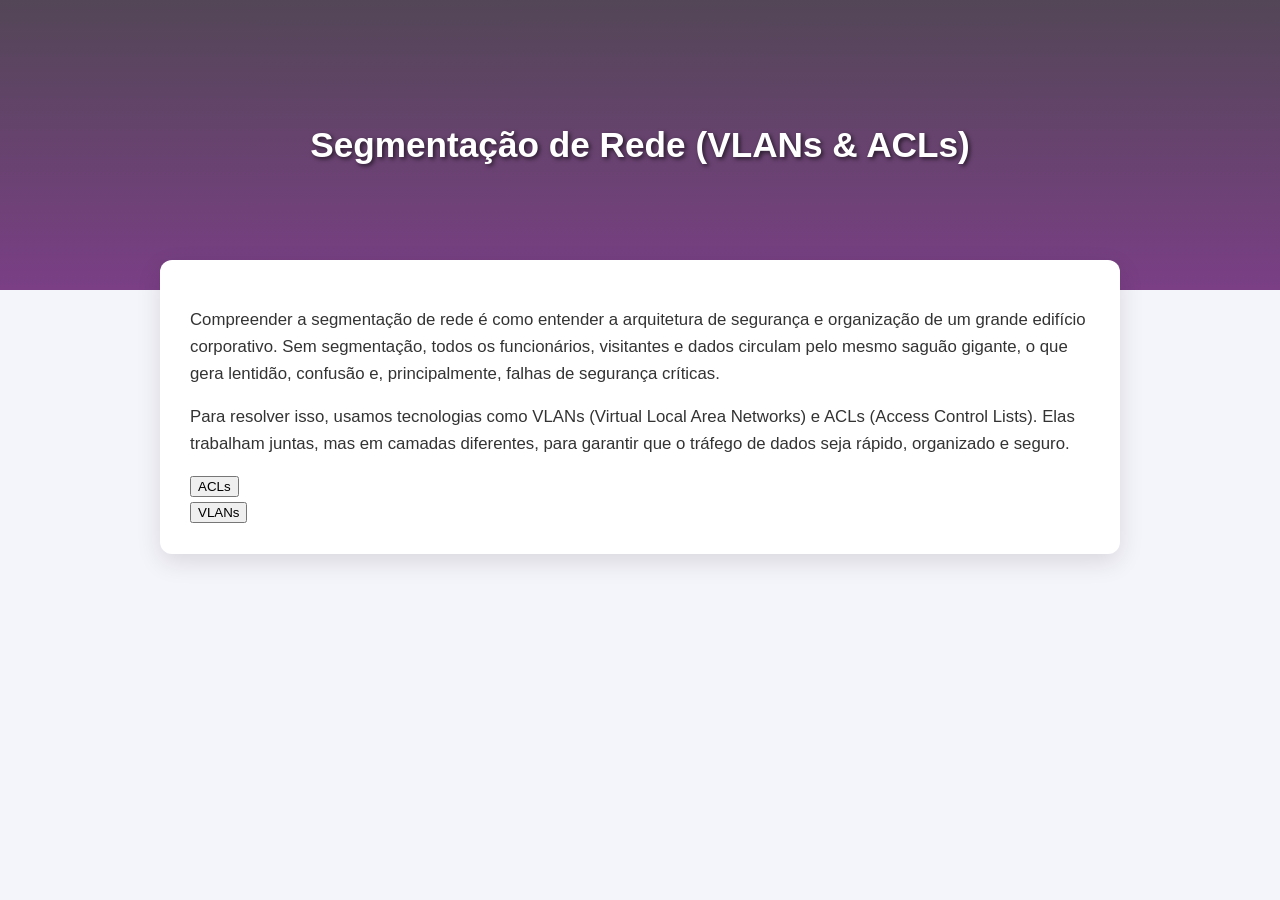
==== acls/acls.html @ 02be422d "mudança" ====
<!DOCTYPE html>
<html lang="pt-br">

<head>
    <meta charset="UTF-8">
    <meta name="viewport" content="width=device-width, initial-scale=1.0">
    <title>Segmentação de Rede</title>
    <link rel="stylesheet" href="style.css">
</head>

<body>
    <header>
        <h1>Segmentação de Rede (VLANs & ACLs)</h1>
    </header>
    <main>
        <p> Compreender a segmentação de rede é como entender a arquitetura de segurança e organização de um grande
            edifício corporativo. Sem segmentação, todos os funcionários, visitantes e dados circulam pelo mesmo saguão
            gigante, o que gera lentidão, confusão e, principalmente, falhas de segurança críticas.
        </p>
        <p>Para resolver isso, usamos tecnologias como VLANs (Virtual Local Area Networks) e ACLs (Access Control
            Lists). Elas trabalham juntas, mas em camadas diferentes, para garantir que o tráfego de dados seja rápido,
            organizado e seguro.
        </p>
        <form action="C:\GitHub\Apresenta--o-site\Index.html" method="get"> 
            <button type="submit">ACLs</button> </form>
        <form action="C:\GitHub\Apresenta--o-site\acls\vlans\vlans.html" method="get"> 
            <button type="submit">VLANs</button> </form>

    </main>
    <footer>

    </footer>
    <script src="script.js"></script>
</body>

</html>
---- acls/style.css ----
/* PALETA DE CORES:
   #68B2F8 - Azul Claro (Destaques/Pacotes L2)
   #506EE5 - Azul Principal (Botões e Pacotes L3)
   #7037CD - Roxo Vibrante (Destaque do Roteador)
   #651F71 - Roxo Escuro (Títulos)
   #1D0C20 - Roxo Noturno (Fundo do Terminal)
*/

body {
    font-family: Arial, sans-serif;
    background-color: #f4f5fa;
    color: #1D0C20;
    line-height: 1.6;
    margin: 0;
    box-sizing: border-box;
}

/* --- HEADER --- */
header {
    background-image: linear-gradient(rgba(29, 12, 32, 0.75), rgba(101, 31, 113, 0.85)), url("img/Captura\ de\ tela\ 2026-07-13\ 213726.png"); 
    background-size: cover; 
    background-position: center; 
    background-repeat: no-repeat; 
    min-height: 250px; 
    display: flex;
    justify-content: center;
    align-items: center;
    text-align: center;
    padding: 20px;
    color: #ffffff;
}

header h1 {
    font-size: 2.2rem;
    text-shadow: 2px 2px 4px rgba(0, 0, 0, 0.6);
}

/* --- MAIN --- */
main {
    max-width: 900px;
    margin: -30px auto 40px auto;
    background: #ffffff;
    padding: 30px;
    border-radius: 12px;
    box-shadow: 0 8px 24px rgba(29, 12, 32, 0.12);
}

main p {
    margin-bottom: 15px;
    font-size: 1.05rem;
    color: #333;
}
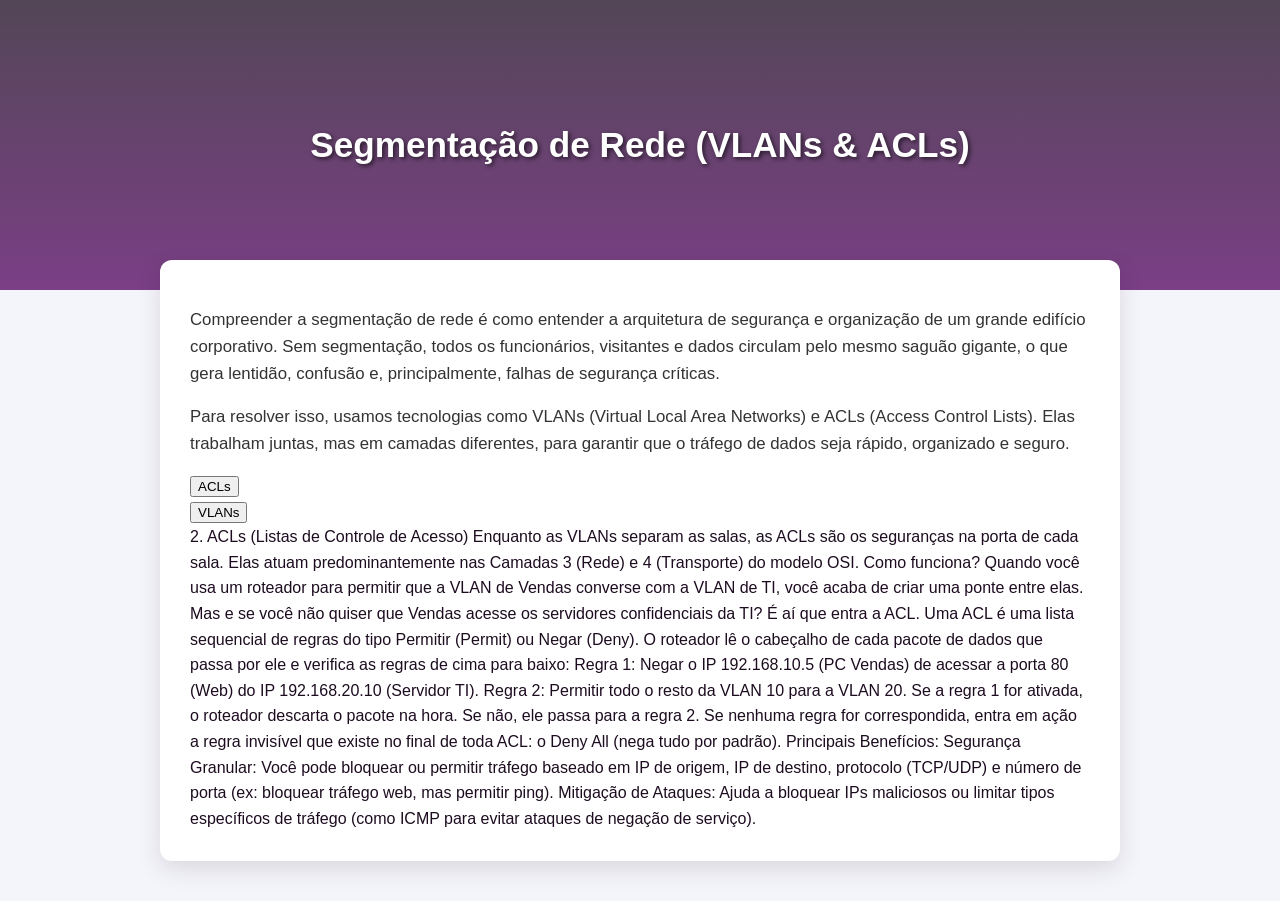
==== commit 571bbdb9: "mudança06.08" ====
--- a/acls/acls.html
+++ b/acls/acls.html
@@ -21,10 +21,31 @@
             Lists). Elas trabalham juntas, mas em camadas diferentes, para garantir que o tráfego de dados seja rápido,
             organizado e seguro.
         </p>
-        <form action="C:\GitHub\Apresenta--o-site\Index.html" method="get"> 
-            <button type="submit">ACLs</button> </form>
-        <form action="C:\GitHub\Apresenta--o-site\acls\vlans\vlans.html" method="get"> 
-            <button type="submit">VLANs</button> </form>
+        <form action="C:\GitHub\Apresenta--o-site\Index.html" method="get">
+            <button type="submit">ACLs</button>
+        </form>
+        <form action="C:\GitHub\Apresenta--o-site\acls\vlans\vlans.html" method="get">
+            <button type="submit">VLANs</button>
+        </form>
+        2. ACLs (Listas de Controle de Acesso)
+        Enquanto as VLANs separam as salas, as ACLs são os seguranças na porta de cada sala. Elas atuam
+        predominantemente nas Camadas 3 (Rede) e 4 (Transporte) do modelo OSI.
+        Como funciona?
+        Quando você usa um roteador para permitir que a VLAN de Vendas converse com a VLAN de TI, você acaba de criar
+        uma ponte entre elas. Mas e se você não quiser que Vendas acesse os servidores confidenciais da TI? É aí que
+        entra a ACL.
+        Uma ACL é uma lista sequencial de regras do tipo Permitir (Permit) ou Negar (Deny). O roteador lê o cabeçalho de
+        cada pacote de dados que passa por ele e verifica as regras de cima para baixo:
+        Regra 1: Negar o IP 192.168.10.5 (PC Vendas) de acessar a porta 80 (Web) do IP 192.168.20.10 (Servidor TI).
+        Regra 2: Permitir todo o resto da VLAN 10 para a VLAN 20.
+        Se a regra 1 for ativada, o roteador descarta o pacote na hora. Se não, ele passa para a regra 2. Se nenhuma
+        regra for correspondida, entra em ação a regra invisível que existe no final de toda ACL: o Deny All (nega tudo
+        por padrão).
+        Principais Benefícios:
+        Segurança Granular: Você pode bloquear ou permitir tráfego baseado em IP de origem, IP de destino, protocolo
+        (TCP/UDP) e número de porta (ex: bloquear tráfego web, mas permitir ping).
+        Mitigação de Ataques: Ajuda a bloquear IPs maliciosos ou limitar tipos específicos de tráfego (como ICMP para
+        evitar ataques de negação de serviço).
 
     </main>
     <footer>
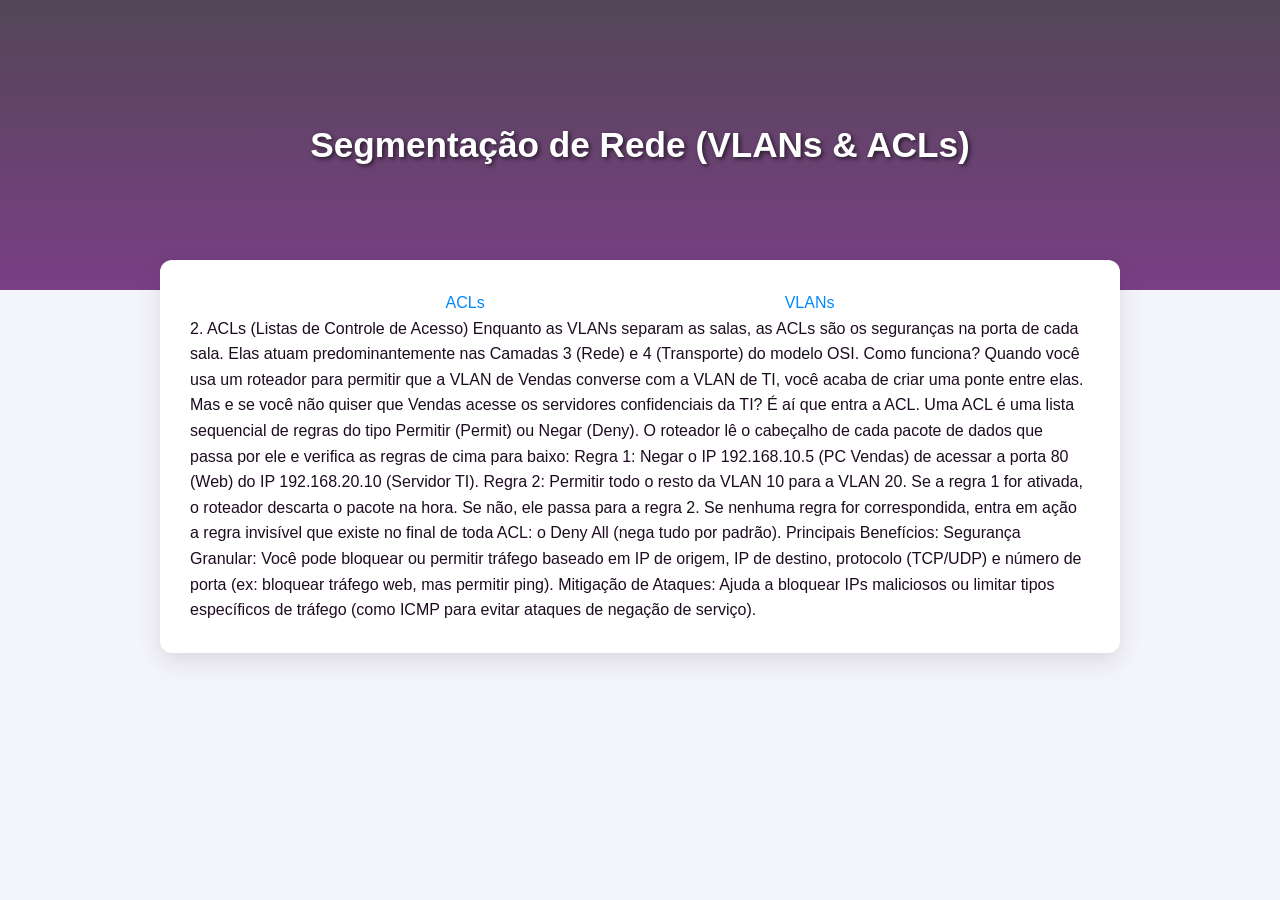
==== commit bfabe0f4: "06.08" ====
--- a/acls/acls.html
+++ b/acls/acls.html
@@ -13,20 +13,8 @@
         <h1>Segmentação de Rede (VLANs & ACLs)</h1>
     </header>
     <main>
-        <p> Compreender a segmentação de rede é como entender a arquitetura de segurança e organização de um grande
-            edifício corporativo. Sem segmentação, todos os funcionários, visitantes e dados circulam pelo mesmo saguão
-            gigante, o que gera lentidão, confusão e, principalmente, falhas de segurança críticas.
-        </p>
-        <p>Para resolver isso, usamos tecnologias como VLANs (Virtual Local Area Networks) e ACLs (Access Control
-            Lists). Elas trabalham juntas, mas em camadas diferentes, para garantir que o tráfego de dados seja rápido,
-            organizado e seguro.
-        </p>
-        <form action="C:\GitHub\Apresenta--o-site\Index.html" method="get">
-            <button type="submit">ACLs</button>
-        </form>
-        <form action="C:\GitHub\Apresenta--o-site\acls\vlans\vlans.html" method="get">
-            <button type="submit">VLANs</button>
-        </form>
+        <div><a href="D:\Users\937644\OneDrive - SENAC em Minas - EDU\Documentos\GitHub\Apresenta--o-site\acls\acls.html">ACLs</a>
+        <a href="D:\Users\937644\OneDrive - SENAC em Minas - EDU\Documentos\GitHub\Apresenta--o-site\acls\vlans\vlans.html">VLANs</a></div>
         2. ACLs (Listas de Controle de Acesso)
         Enquanto as VLANs separam as salas, as ACLs são os seguranças na porta de cada sala. Elas atuam
         predominantemente nas Camadas 3 (Rede) e 4 (Transporte) do modelo OSI.
--- a/acls/style.css
+++ b/acls/style.css
@@ -17,7 +17,7 @@
 
 /* --- HEADER --- */
 header {
-    background-image: linear-gradient(rgba(29, 12, 32, 0.75), rgba(101, 31, 113, 0.85)), url("img/Captura\ de\ tela\ 2026-07-13\ 213726.png"); 
+    background-image: linear-gradient(rgba(29, 12, 32, 0.75), rgba(101, 31, 113, 0.85)), url("Apresenta--o-site/img/Captura de tela 2026-07-13 213726.png"); 
     background-size: cover; 
     background-position: center; 
     background-repeat: no-repeat; 
@@ -51,3 +51,31 @@
     color: #333;
 }
 
+a{
+    display: inline-block;  
+    text-decoration: none;
+    text-align: center;
+    color: rgb(2, 137, 255);
+    box-sizing: border-box;
+}
+a:hover{
+    color:darkred;
+    border: 2mm ;
+    border-radius:33%;
+}
+a:active{
+    text-transform: uppercase;
+}
+a:visited{
+    color: blueviolet;
+}
+a:focus{
+    color:green;
+}
+div{
+  display: flex;
+  margin: 0px;
+  justify-content:center;
+  flex-wrap: wrap;
+  gap: 300px;
+}
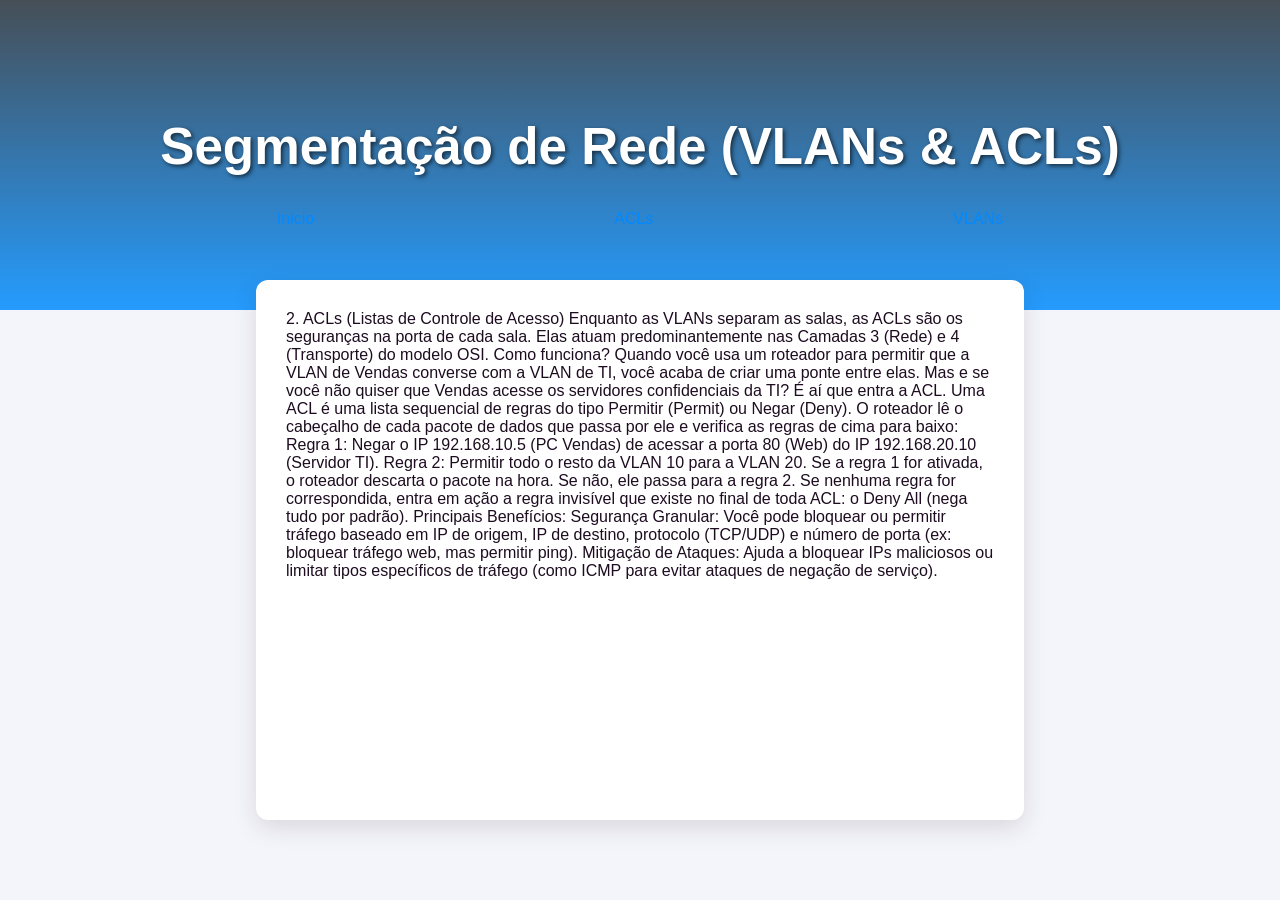
==== commit a3747a73: "mudança 11.08" ====
--- a/acls/acls.html
+++ b/acls/acls.html
@@ -11,10 +11,17 @@
 <body>
     <header>
         <h1>Segmentação de Rede (VLANs & ACLs)</h1>
+        <div>
+            <a
+                href="D:\Users\937644\OneDrive - SENAC em Minas - EDU\Documentos\GitHub\Apresenta--o-site\Index.html">Inicio</a>
+            <a
+                href="D:\Users\937644\OneDrive - SENAC em Minas - EDU\Documentos\GitHub\Apresenta--o-site\acls\acls.html">ACLs</a>
+            <a
+                href="D:\Users\937644\OneDrive - SENAC em Minas - EDU\Documentos\GitHub\Apresenta--o-site\acls\vlans\vlans.html">VLANs</a>
+        </div>
     </header>
     <main>
-        <div><a href="D:\Users\937644\OneDrive - SENAC em Minas - EDU\Documentos\GitHub\Apresenta--o-site\acls\acls.html">ACLs</a>
-        <a href="D:\Users\937644\OneDrive - SENAC em Minas - EDU\Documentos\GitHub\Apresenta--o-site\acls\vlans\vlans.html">VLANs</a></div>
+
         2. ACLs (Listas de Controle de Acesso)
         Enquanto as VLANs separam as salas, as ACLs são os seguranças na porta de cada sala. Elas atuam
         predominantemente nas Camadas 3 (Rede) e 4 (Transporte) do modelo OSI.
--- a/acls/style.css
+++ b/acls/style.css
@@ -6,51 +6,63 @@
    #1D0C20 - Roxo Noturno (Fundo do Terminal)
 */
 
+*{
+    font-family: Arial, sans-serif;
+}
+
 body {
-    font-family: Arial, sans-serif;
     background-color: #f4f5fa;
     color: #1D0C20;
-    line-height: 1.6;
-    margin: 0;
+    height: 100vh;
+    margin: 0px;
     box-sizing: border-box;
 }
 
-/* --- HEADER --- */
 header {
-    background-image: linear-gradient(rgba(29, 12, 32, 0.75), rgba(101, 31, 113, 0.85)), url("Apresenta--o-site/img/Captura de tela 2026-07-13 213726.png"); 
+    display: flex;
+    height: 30%;
+    background-image: linear-gradient(rgba(12, 23, 32, 0.75), rgba(0, 140, 255, 0.85)), url("img/Captura de tela 2026-07-13 213726.png"); 
     background-size: cover; 
     background-position: center; 
     background-repeat: no-repeat; 
-    min-height: 250px; 
-    display: flex;
     justify-content: center;
     align-items: center;
     text-align: center;
     padding: 20px;
     color: #ffffff;
+    flex-direction: column;
 }
 
 header h1 {
-    font-size: 2.2rem;
+    font-size: 3.2rem;
     text-shadow: 2px 2px 4px rgba(0, 0, 0, 0.6);
 }
 
-/* --- MAIN --- */
 main {
-    max-width: 900px;
+    display: flex;
+    width: 60%;
+    height: 60%;
     margin: -30px auto 40px auto;
     background: #ffffff;
     padding: 30px;
     border-radius: 12px;
     box-shadow: 0 8px 24px rgba(29, 12, 32, 0.12);
+    box-sizing: border-box;
+    flex-direction: column;
 }
 
-main p {
+main pre {
     margin-bottom: 15px;
-    font-size: 1.05rem;
-    color: #333;
+    display: flex;
+    text-align:justify;
+    justify-content: center;
+
 }
-
+main div{
+    box-sizing: border-box;
+    display: flex;
+    justify-content: space-between;
+}
 a{
     display: inline-block;  
     text-decoration: none;
@@ -72,10 +84,18 @@
 a:focus{
     color:green;
 }
-div{
+header div{
   display: flex;
   margin: 0px;
   justify-content:center;
   flex-wrap: wrap;
   gap: 300px;
-}+}
+footer{
+    display: flex;
+    height: 3%;
+    justify-content: center;
+    align-items: center;
+    box-sizing: border-box;
+    justify-content: flex-end;
+}
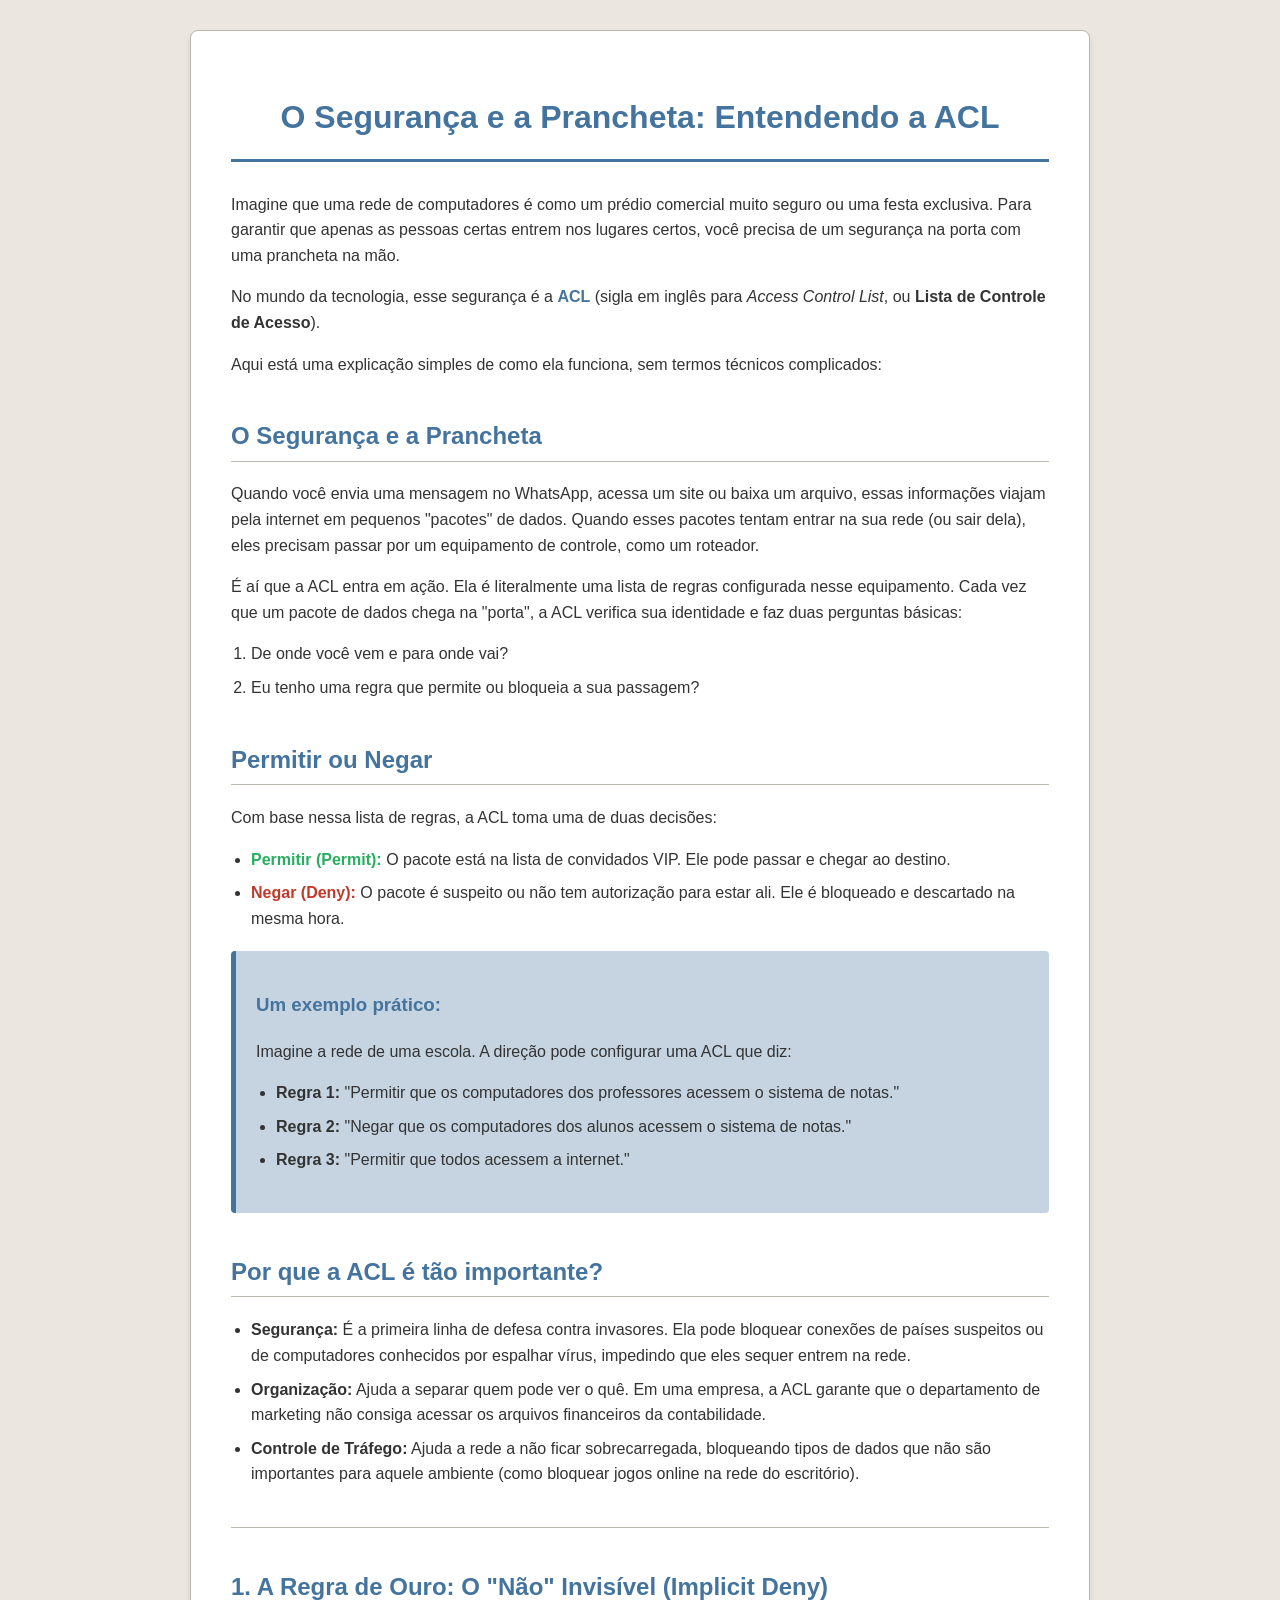
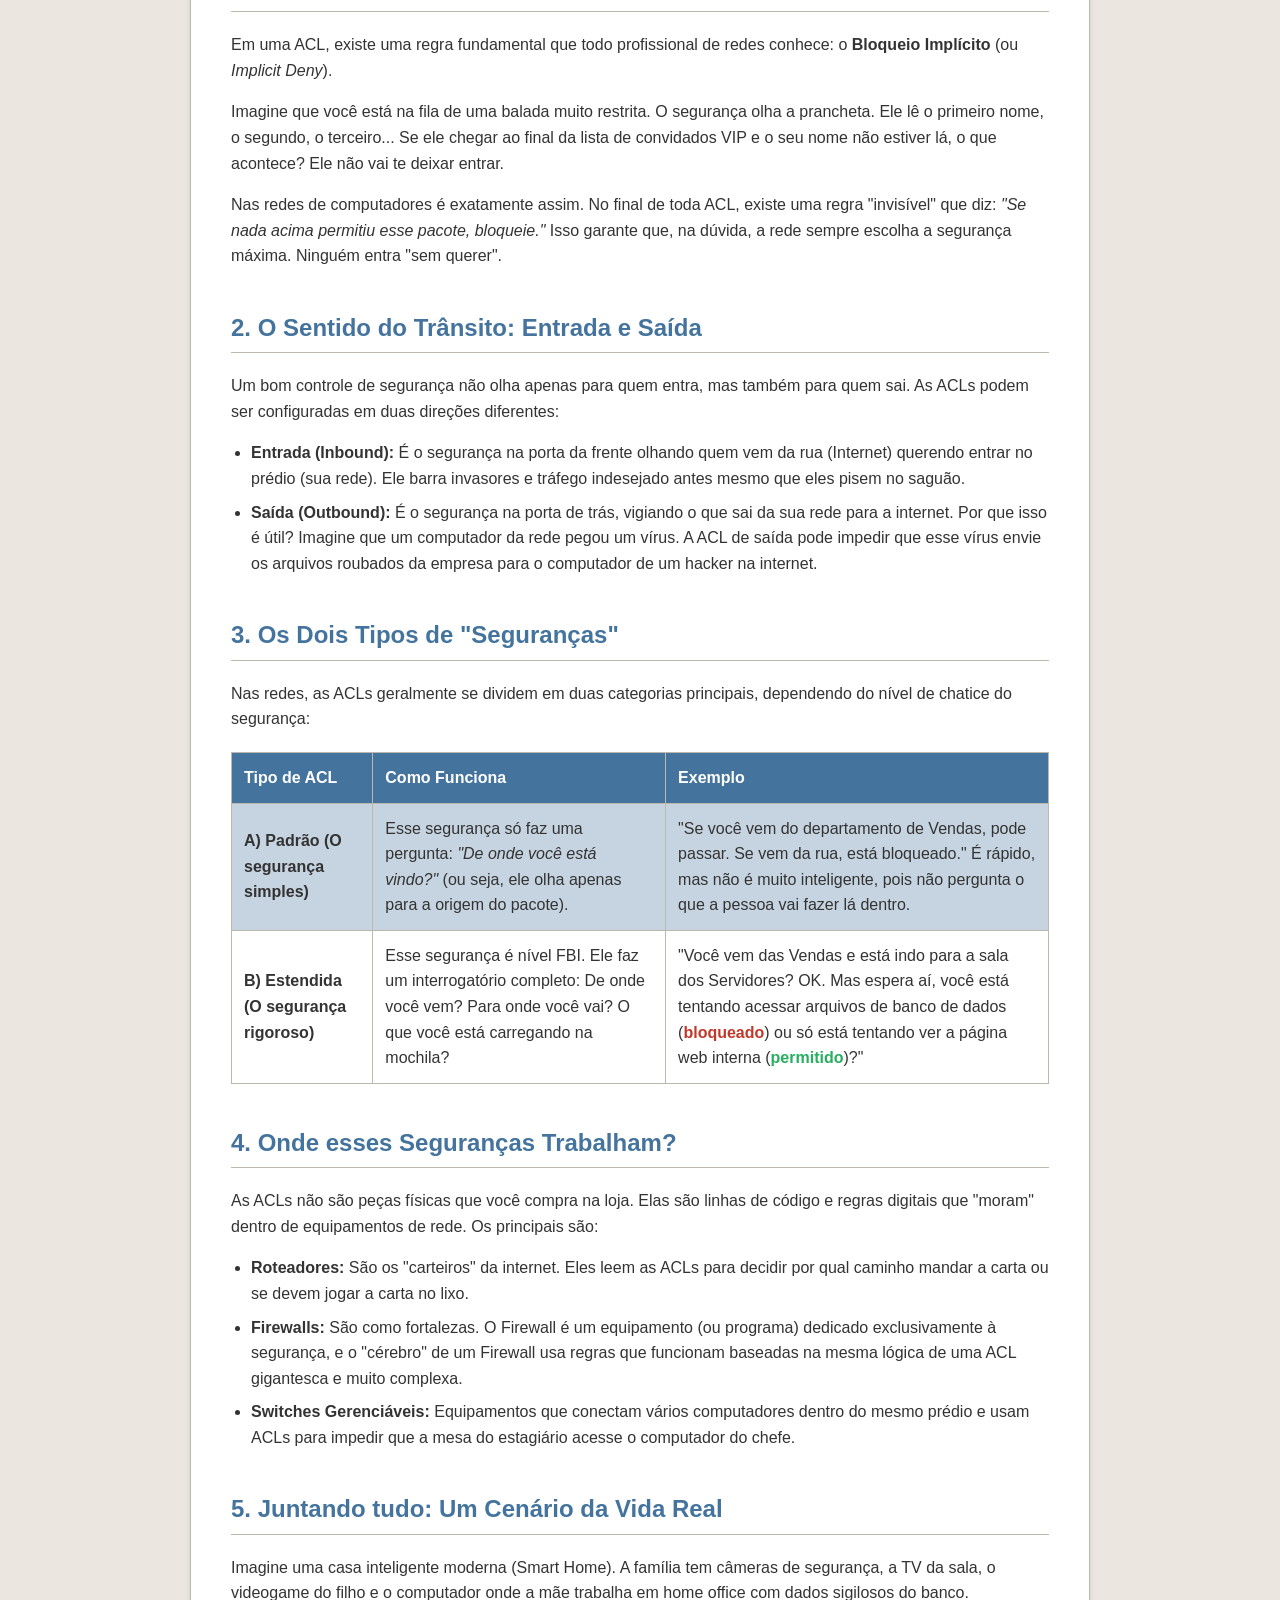
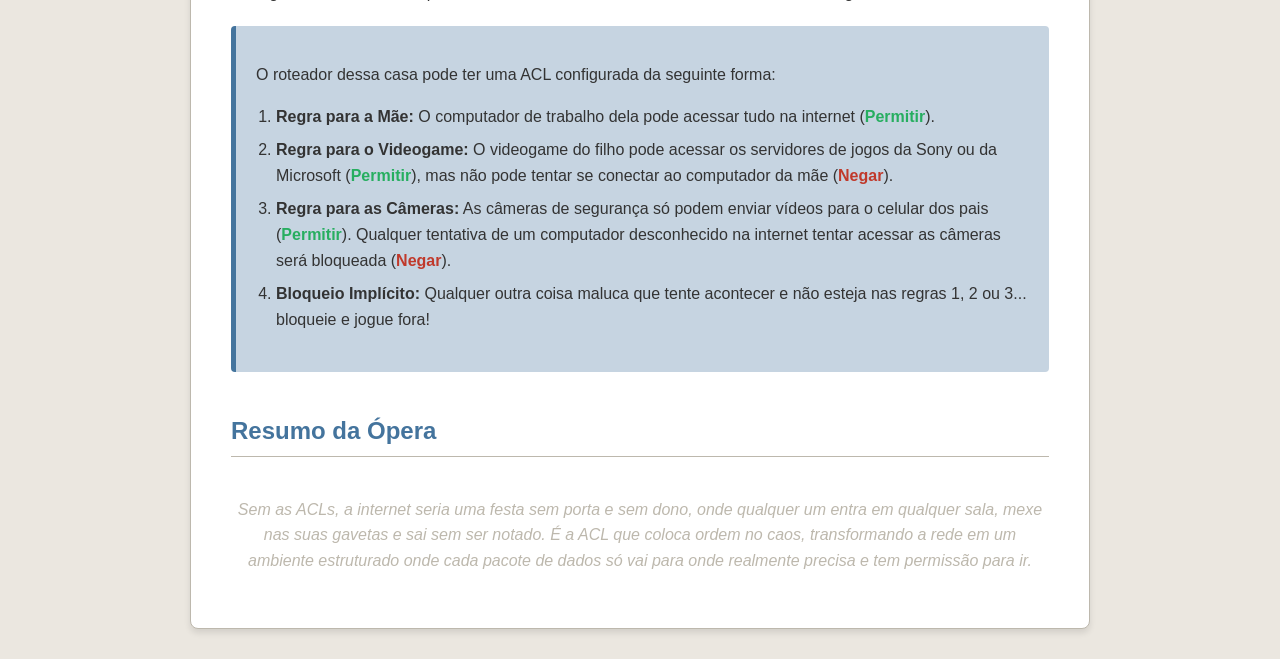
==== commit ed57397f: "hjuhubgh" ====
--- a/acls/acls.html
+++ b/acls/acls.html
@@ -1,52 +1,116 @@
 <!DOCTYPE html>
-<html lang="pt-br">
-
+<html lang="pt-BR">
 <head>
     <meta charset="UTF-8">
     <meta name="viewport" content="width=device-width, initial-scale=1.0">
-    <title>Segmentação de Rede</title>
+    <title>Entendendo a ACL: O Segurança da Rede</title>
     <link rel="stylesheet" href="style.css">
 </head>
+<body>
 
-<body>
-    <header>
-        <h1>Segmentação de Rede (VLANs & ACLs)</h1>
-        <div>
-            <a
-                href="D:\Users\937644\OneDrive - SENAC em Minas - EDU\Documentos\GitHub\Apresenta--o-site\Index.html">Inicio</a>
-            <a
-                href="D:\Users\937644\OneDrive - SENAC em Minas - EDU\Documentos\GitHub\Apresenta--o-site\acls\acls.html">ACLs</a>
-            <a
-                href="D:\Users\937644\OneDrive - SENAC em Minas - EDU\Documentos\GitHub\Apresenta--o-site\acls\vlans\vlans.html">VLANs</a>
-        </div>
-    </header>
-    <main>
+<div class="container">
+    <h1>O Segurança e a Prancheta: Entendendo a ACL</h1>
 
-        2. ACLs (Listas de Controle de Acesso)
-        Enquanto as VLANs separam as salas, as ACLs são os seguranças na porta de cada sala. Elas atuam
-        predominantemente nas Camadas 3 (Rede) e 4 (Transporte) do modelo OSI.
-        Como funciona?
-        Quando você usa um roteador para permitir que a VLAN de Vendas converse com a VLAN de TI, você acaba de criar
-        uma ponte entre elas. Mas e se você não quiser que Vendas acesse os servidores confidenciais da TI? É aí que
-        entra a ACL.
-        Uma ACL é uma lista sequencial de regras do tipo Permitir (Permit) ou Negar (Deny). O roteador lê o cabeçalho de
-        cada pacote de dados que passa por ele e verifica as regras de cima para baixo:
-        Regra 1: Negar o IP 192.168.10.5 (PC Vendas) de acessar a porta 80 (Web) do IP 192.168.20.10 (Servidor TI).
-        Regra 2: Permitir todo o resto da VLAN 10 para a VLAN 20.
-        Se a regra 1 for ativada, o roteador descarta o pacote na hora. Se não, ele passa para a regra 2. Se nenhuma
-        regra for correspondida, entra em ação a regra invisível que existe no final de toda ACL: o Deny All (nega tudo
-        por padrão).
-        Principais Benefícios:
-        Segurança Granular: Você pode bloquear ou permitir tráfego baseado em IP de origem, IP de destino, protocolo
-        (TCP/UDP) e número de porta (ex: bloquear tráfego web, mas permitir ping).
-        Mitigação de Ataques: Ajuda a bloquear IPs maliciosos ou limitar tipos específicos de tráfego (como ICMP para
-        evitar ataques de negação de serviço).
+    <p>Imagine que uma rede de computadores é como um prédio comercial muito seguro ou uma festa exclusiva. Para garantir que apenas as pessoas certas entrem nos lugares certos, você precisa de um segurança na porta com uma prancheta na mão.</p>
 
-    </main>
-    <footer>
+    <p>No mundo da tecnologia, esse segurança é a <span class="highlight">ACL</span> (sigla em inglês para <em>Access Control List</em>, ou <strong>Lista de Controle de Acesso</strong>).</p>
 
-    </footer>
-    <script src="script.js"></script>
+    <p>Aqui está uma explicação simples de como ela funciona, sem termos técnicos complicados:</p>
+
+    <h2>O Segurança e a Prancheta</h2>
+    <p>Quando você envia uma mensagem no WhatsApp, acessa um site ou baixa um arquivo, essas informações viajam pela internet em pequenos "pacotes" de dados. Quando esses pacotes tentam entrar na sua rede (ou sair dela), eles precisam passar por um equipamento de controle, como um roteador.</p>
+    <p>É aí que a ACL entra em ação. Ela é literalmente uma lista de regras configurada nesse equipamento. Cada vez que um pacote de dados chega na "porta", a ACL verifica sua identidade e faz duas perguntas básicas:</p>
+    <ol>
+        <li>De onde você vem e para onde vai?</li>
+        <li>Eu tenho uma regra que permite ou bloqueia a sua passagem?</li>
+    </ol>
+
+    <h2>Permitir ou Negar</h2>
+    <p>Com base nessa lista de regras, a ACL toma uma de duas decisões:</p>
+    <ul>
+        <li><span class="permit">Permitir (Permit):</span> O pacote está na lista de convidados VIP. Ele pode passar e chegar ao destino.</li>
+        <li><span class="deny">Negar (Deny):</span> O pacote é suspeito ou não tem autorização para estar ali. Ele é bloqueado e descartado na mesma hora.</li>
+    </ul>
+
+    <div class="example-box">
+        <h3>Um exemplo prático:</h3>
+        <p>Imagine a rede de uma escola. A direção pode configurar uma ACL que diz:</p>
+        <ul>
+            <li><strong>Regra 1:</strong> "Permitir que os computadores dos professores acessem o sistema de notas."</li>
+            <li><strong>Regra 2:</strong> "Negar que os computadores dos alunos acessem o sistema de notas."</li>
+            <li><strong>Regra 3:</strong> "Permitir que todos acessem a internet."</li>
+        </ul>
+    </div>
+
+    <h2>Por que a ACL é tão importante?</h2>
+    <ul>
+        <li><strong>Segurança:</strong> É a primeira linha de defesa contra invasores. Ela pode bloquear conexões de países suspeitos ou de computadores conhecidos por espalhar vírus, impedindo que eles sequer entrem na rede.</li>
+        <li><strong>Organização:</strong> Ajuda a separar quem pode ver o quê. Em uma empresa, a ACL garante que o departamento de marketing não consiga acessar os arquivos financeiros da contabilidade.</li>
+        <li><strong>Controle de Tráfego:</strong> Ajuda a rede a não ficar sobrecarregada, bloqueando tipos de dados que não são importantes para aquele ambiente (como bloquear jogos online na rede do escritório).</li>
+    </ul>
+
+    <hr class="divider">
+
+    <h2>1. A Regra de Ouro: O "Não" Invisível (Implicit Deny)</h2>
+    <p>Em uma ACL, existe uma regra fundamental que todo profissional de redes conhece: o <strong>Bloqueio Implícito</strong> (ou <em>Implicit Deny</em>).</p>
+    <p>Imagine que você está na fila de uma balada muito restrita. O segurança olha a prancheta. Ele lê o primeiro nome, o segundo, o terceiro... Se ele chegar ao final da lista de convidados VIP e o seu nome não estiver lá, o que acontece? Ele não vai te deixar entrar.</p>
+    <p>Nas redes de computadores é exatamente assim. No final de toda ACL, existe uma regra "invisível" que diz: <em>"Se nada acima permitiu esse pacote, bloqueie."</em> Isso garante que, na dúvida, a rede sempre escolha a segurança máxima. Ninguém entra "sem querer".</p>
+
+    <h2>2. O Sentido do Trânsito: Entrada e Saída</h2>
+    <p>Um bom controle de segurança não olha apenas para quem entra, mas também para quem sai. As ACLs podem ser configuradas em duas direções diferentes:</p>
+    <ul>
+        <li><strong>Entrada (Inbound):</strong> É o segurança na porta da frente olhando quem vem da rua (Internet) querendo entrar no prédio (sua rede). Ele barra invasores e tráfego indesejado antes mesmo que eles pisem no saguão.</li>
+        <li><strong>Saída (Outbound):</strong> É o segurança na porta de trás, vigiando o que sai da sua rede para a internet. Por que isso é útil? Imagine que um computador da rede pegou um vírus. A ACL de saída pode impedir que esse vírus envie os arquivos roubados da empresa para o computador de um hacker na internet.</li>
+    </ul>
+
+    <h2>3. Os Dois Tipos de "Seguranças"</h2>
+    <p>Nas redes, as ACLs geralmente se dividem em duas categorias principais, dependendo do nível de chatice do segurança:</p>
+
+    <table>
+        <tr>
+            <th>Tipo de ACL</th>
+            <th>Como Funciona</th>
+            <th>Exemplo</th>
+        </tr>
+        <tr>
+            <td><strong>A) Padrão (O segurança simples)</strong></td>
+            <td>Esse segurança só faz uma pergunta: <em>"De onde você está vindo?"</em> (ou seja, ele olha apenas para a origem do pacote).</td>
+            <td>"Se você vem do departamento de Vendas, pode passar. Se vem da rua, está bloqueado." É rápido, mas não é muito inteligente, pois não pergunta o que a pessoa vai fazer lá dentro.</td>
+        </tr>
+        <tr>
+            <td><strong>B) Estendida (O segurança rigoroso)</strong></td>
+            <td>Esse segurança é nível FBI. Ele faz um interrogatório completo: De onde você vem? Para onde você vai? O que você está carregando na mochila?</td>
+            <td>"Você vem das Vendas e está indo para a sala dos Servidores? OK. Mas espera aí, você está tentando acessar arquivos de banco de dados (<span class="deny">bloqueado</span>) ou só está tentando ver a página web interna (<span class="permit">permitido</span>)?"</td>
+        </tr>
+    </table>
+
+    <h2>4. Onde esses Seguranças Trabalham?</h2>
+    <p>As ACLs não são peças físicas que você compra na loja. Elas são linhas de código e regras digitais que "moram" dentro de equipamentos de rede. Os principais são:</p>
+    <ul>
+        <li><strong>Roteadores:</strong> São os "carteiros" da internet. Eles leem as ACLs para decidir por qual caminho mandar a carta ou se devem jogar a carta no lixo.</li>
+        <li><strong>Firewalls:</strong> São como fortalezas. O Firewall é um equipamento (ou programa) dedicado exclusivamente à segurança, e o "cérebro" de um Firewall usa regras que funcionam baseadas na mesma lógica de uma ACL gigantesca e muito complexa.</li>
+        <li><strong>Switches Gerenciáveis:</strong> Equipamentos que conectam vários computadores dentro do mesmo prédio e usam ACLs para impedir que a mesa do estagiário acesse o computador do chefe.</li>
+    </ul>
+
+    <h2>5. Juntando tudo: Um Cenário da Vida Real</h2>
+    <p>Imagine uma casa inteligente moderna (Smart Home). A família tem câmeras de segurança, a TV da sala, o videogame do filho e o computador onde a mãe trabalha em home office com dados sigilosos do banco.</p>
+    
+    <div class="example-box">
+        <p>O roteador dessa casa pode ter uma ACL configurada da seguinte forma:</p>
+        <ol>
+            <li><strong>Regra para a Mãe:</strong> O computador de trabalho dela pode acessar tudo na internet (<span class="permit">Permitir</span>).</li>
+            <li><strong>Regra para o Videogame:</strong> O videogame do filho pode acessar os servidores de jogos da Sony ou da Microsoft (<span class="permit">Permitir</span>), mas não pode tentar se conectar ao computador da mãe (<span class="deny">Negar</span>).</li>
+            <li><strong>Regra para as Câmeras:</strong> As câmeras de segurança só podem enviar vídeos para o celular dos pais (<span class="permit">Permitir</span>). Qualquer tentativa de um computador desconhecido na internet tentar acessar as câmeras será bloqueada (<span class="deny">Negar</span>).</li>
+            <li><strong>Bloqueio Implícito:</strong> Qualquer outra coisa maluca que tente acontecer e não esteja nas regras 1, 2 ou 3... bloqueie e jogue fora!</li>
+        </ol>
+    </div>
+
+    <h2>Resumo da Ópera</h2>
+    <p class="footer">
+        Sem as ACLs, a internet seria uma festa sem porta e sem dono, onde qualquer um entra em qualquer sala, mexe nas suas gavetas e sai sem ser notado. É a ACL que coloca ordem no caos, transformando a rede em um ambiente estruturado onde cada pacote de dados só vai para onde realmente precisa e tem permissão para ir.
+    </p>
+
+</div>
+
 </body>
-
 </html>
--- a/acls/style.css
+++ b/acls/style.css
@@ -1,101 +1,116 @@
-/* PALETA DE CORES:
-   #68B2F8 - Azul Claro (Destaques/Pacotes L2)
-   #506EE5 - Azul Principal (Botões e Pacotes L3)
-   #7037CD - Roxo Vibrante (Destaque do Roteador)
-   #651F71 - Roxo Escuro (Títulos)
-   #1D0C20 - Roxo Noturno (Fundo do Terminal)
-*/
-
-*{
-    font-family: Arial, sans-serif;
+/* Paleta de Cores Atualizada */
+:root {
+    --azul-principal: #44749d; /* Títulos, Botões, Roteador, Destaques */
+    --azul-claro: #c6d4e1;     /* PCs, Hovers, Fundo claro */
+    --branco: #ffffff;         /* Fundo do Main, Textos claros */
+    --creme: #ebe7e0;          /* Fundo do Body, Linhas, Topologia */
+    --cinza: #bdb8ad;          /* Bordas, Detalhes, Servidor, Footer */
 }
 
 body {
-    background-color: #f4f5fa;
-    color: #1D0C20;
-    height: 100vh;
-    margin: 0px;
-    box-sizing: border-box;
+    font-family: 'Segoe UI', Roboto, Helvetica, Arial, sans-serif;
+    line-height: 1.6;
+    color: #333;
+    max-width: 900px;
+    margin: 0 auto;
+    padding: 30px;
+    background-color: var(--creme);
 }
 
-header {
-    display: flex;
-    height: 30%;
-    background-image: linear-gradient(rgba(12, 23, 32, 0.75), rgba(0, 140, 255, 0.85)), url("img/Captura de tela 2026-07-13 213726.png"); 
-    background-size: cover; 
-    background-position: center; 
-    background-repeat: no-repeat; 
-    justify-content: center;
-    align-items: center;
-    text-align: center;
-    padding: 20px;
-    color: #ffffff;
-    flex-direction: column;
+.container {
+    background-color: var(--branco);
+    padding: 40px;
+    border-radius: 8px;
+    box-shadow: 0 4px 6px rgba(0,0,0,0.1);
+    border: 1px solid var(--cinza);
 }
 
-header h1 {
-    font-size: 3.2rem;
-    text-shadow: 2px 2px 4px rgba(0, 0, 0, 0.6);
+h1 {
+    color: var(--azul-principal);
+    text-align: center;
+    border-bottom: 3px solid var(--azul-principal);
+    padding-bottom: 15px;
+    margin-bottom: 30px;
 }
 
-main {
-    display: flex;
-    width: 60%;
-    height: 60%;
-    margin: -30px auto 40px auto;
-    background: #ffffff;
-    padding: 30px;
-    border-radius: 12px;
-    box-shadow: 0 8px 24px rgba(29, 12, 32, 0.12);
-    box-sizing: border-box;
-    flex-direction: column;
+h2 {
+    color: var(--azul-principal);
+    margin-top: 40px;
+    border-bottom: 1px solid var(--cinza);
+    padding-bottom: 5px;
 }
 
-main pre {
+h3 {
+    color: var(--azul-principal);
+}
+
+p {
     margin-bottom: 15px;
-    display: flex;
-    text-align:justify;
-    justify-content: center;
+}
 
+.highlight {
+    font-weight: bold;
+    color: var(--azul-principal);
 }
-main div{
-    box-sizing: border-box;
-    display: flex;
-    justify-content: space-between;
+
+.permit {
+    color: #27ae60;
+    font-weight: bold;
 }
-a{
-    display: inline-block;  
-    text-decoration: none;
+
+.deny {
+    color: #c0392b;
+    font-weight: bold;
+}
+
+.example-box {
+    background-color: var(--azul-claro);
+    padding: 20px;
+    border-left: 5px solid var(--azul-principal);
+    border-radius: 4px;
+    margin: 20px 0;
+}
+
+table {
+    width: 100%;
+    border-collapse: collapse;
+    margin: 20px 0;
+}
+
+th, td {
+    border: 1px solid var(--cinza);
+    padding: 12px;
+    text-align: left;
+}
+
+th {
+    background-color: var(--azul-principal);
+    color: var(--branco);
+}
+
+tr:nth-child(even) {
+    background-color: var(--azul-claro);
+}
+
+ul, ol {
+    margin-bottom: 20px;
+    padding-left: 20px;
+}
+
+li {
+    margin-bottom: 8px;
+}
+
+.divider {
+    border: 0;
+    height: 1px;
+    background: var(--cinza);
+    margin: 40px 0;
+}
+
+.footer {
+    margin-top: 40px;
     text-align: center;
-    color: rgb(2, 137, 255);
-    box-sizing: border-box;
-}
-a:hover{
-    color:darkred;
-    border: 2mm ;
-    border-radius:33%;
-}
-a:active{
-    text-transform: uppercase;
-}
-a:visited{
-    color: blueviolet;
-}
-a:focus{
-    color:green;
-}
-header div{
-  display: flex;
-  margin: 0px;
-  justify-content:center;
-  flex-wrap: wrap;
-  gap: 300px;
-}
-footer{
-    display: flex;
-    height: 3%;
-    justify-content: center;
-    align-items: center;
-    box-sizing: border-box;
-    justify-content: flex-end;
-}
+    font-style: italic;
+    color: var(--cinza);
+}
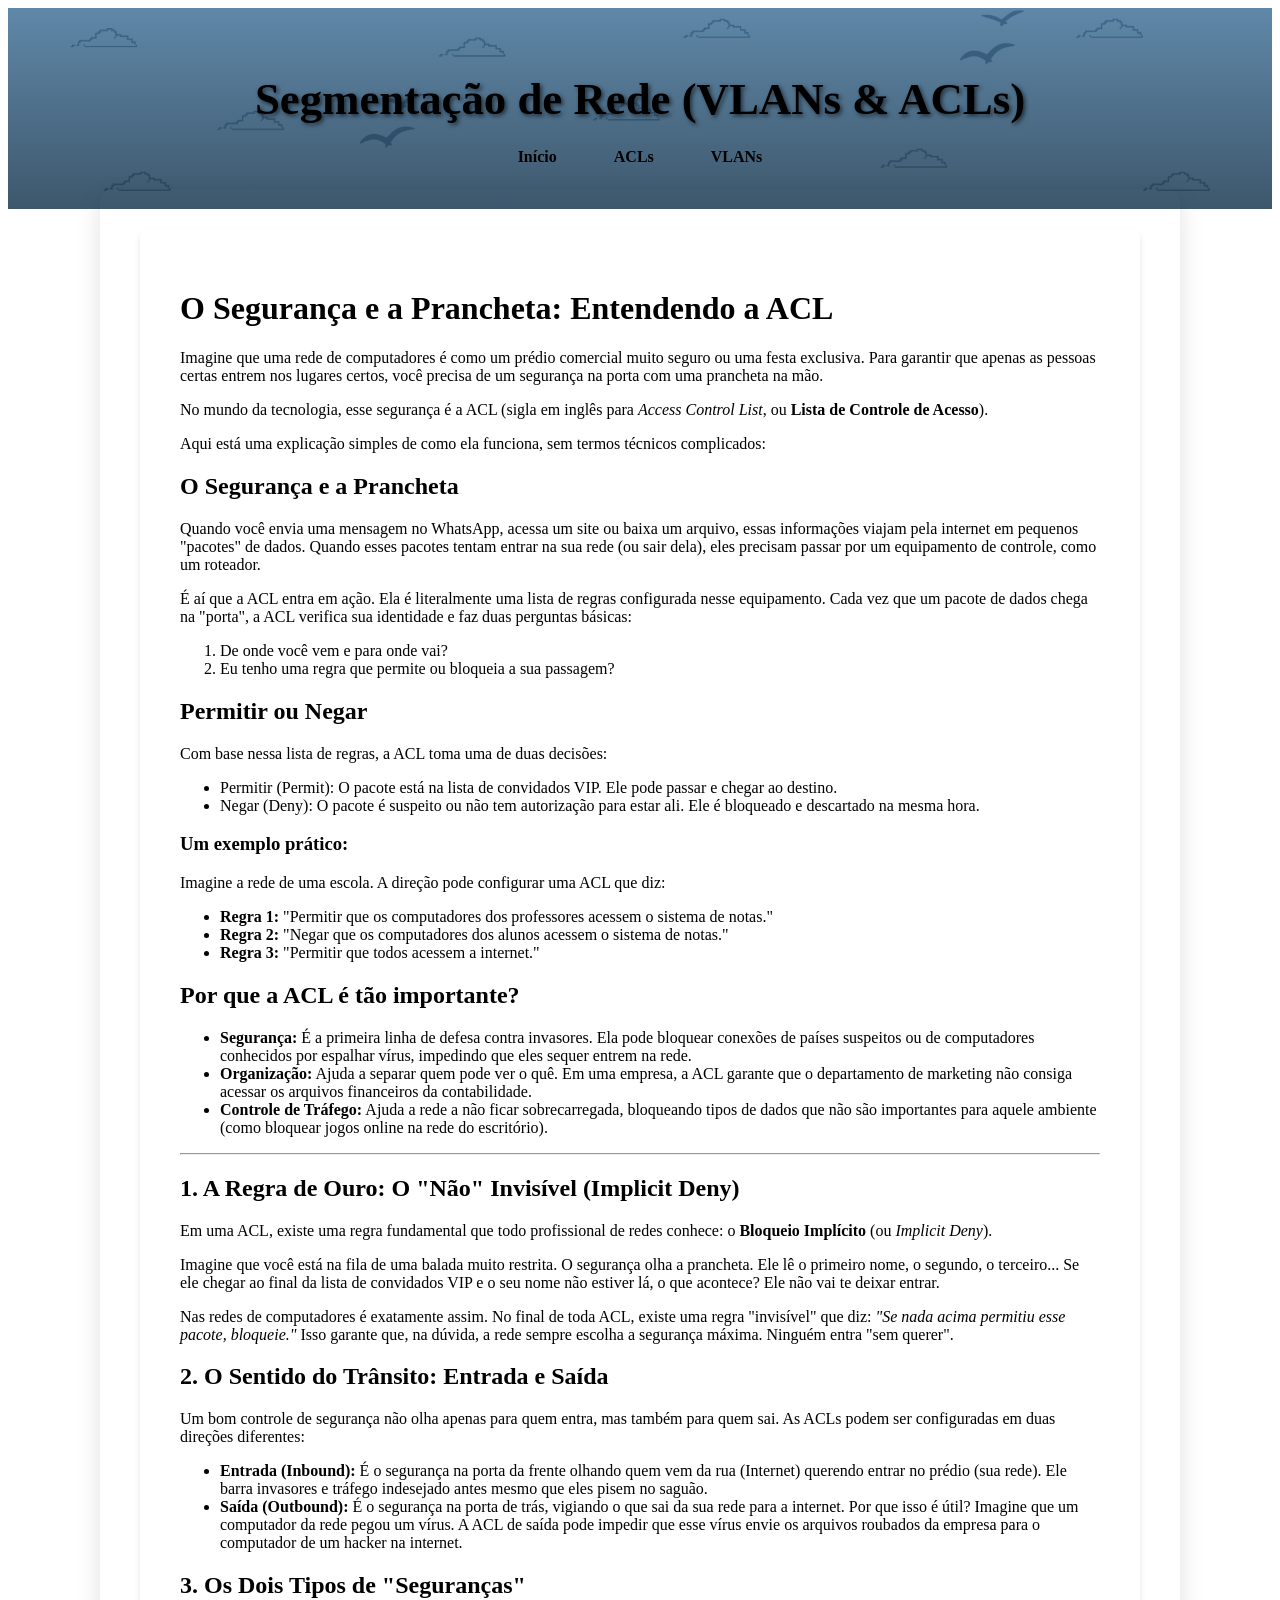
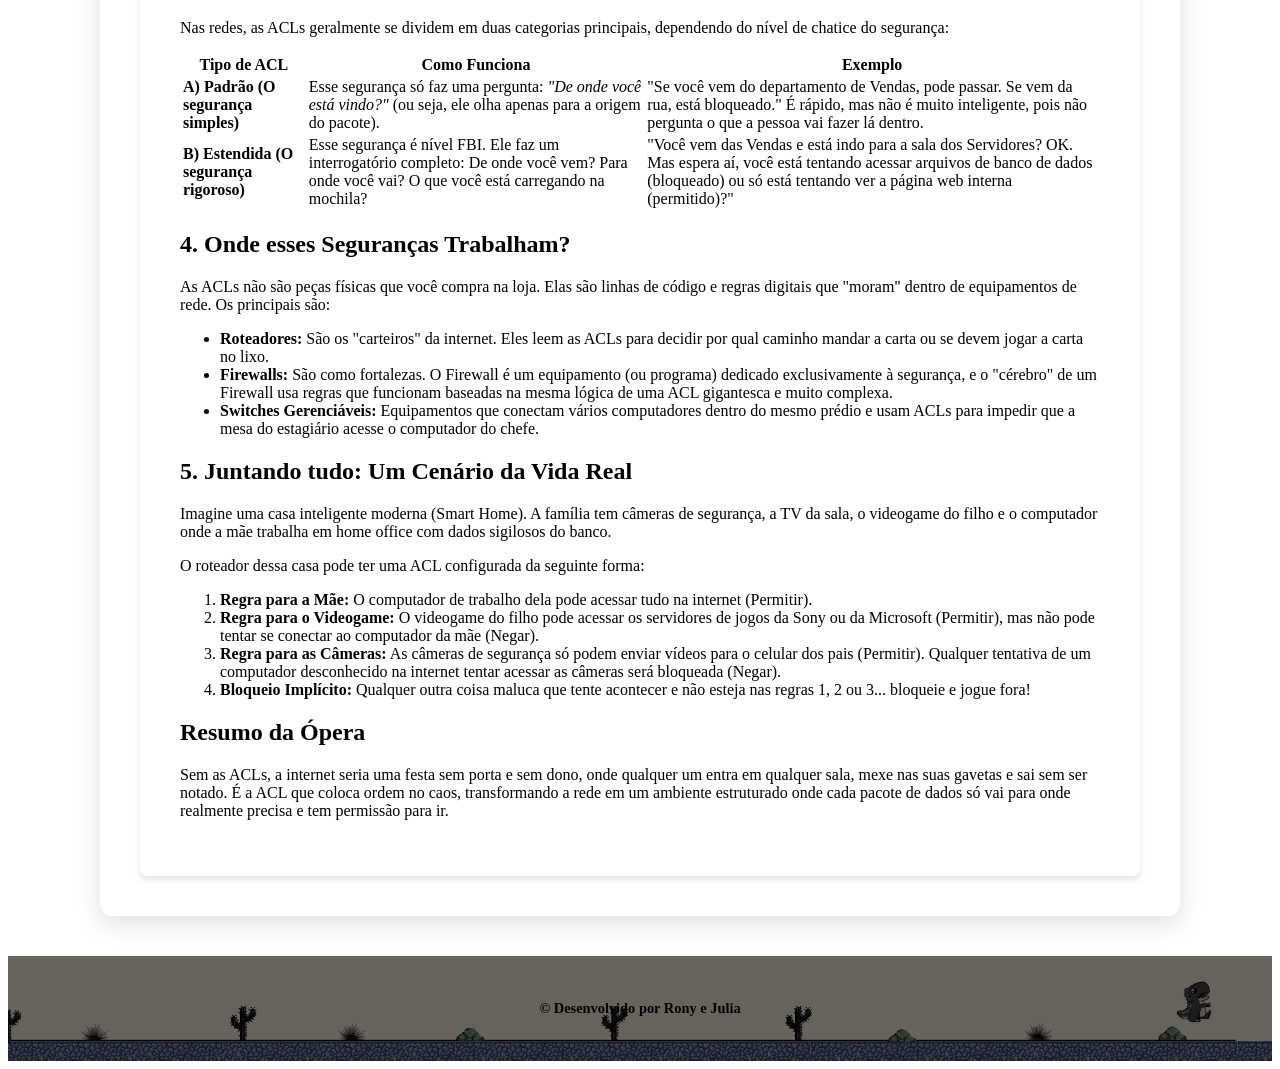
==== commit 1278eddb: "atualização 12.08" ====
--- a/acls/acls.html
+++ b/acls/acls.html
@@ -1,116 +1,286 @@
-<!DOCTYPE html>
+<!doctype html>
 <html lang="pt-BR">
-<head>
-    <meta charset="UTF-8">
-    <meta name="viewport" content="width=device-width, initial-scale=1.0">
+  <head>
+    <meta charset="UTF-8" />
+    <meta name="viewport" content="width=device-width, initial-scale=1.0" />
     <title>Entendendo a ACL: O Segurança da Rede</title>
-    <link rel="stylesheet" href="style.css">
-</head>
-<body>
-
-<div class="container">
-    <h1>O Segurança e a Prancheta: Entendendo a ACL</h1>
-
-    <p>Imagine que uma rede de computadores é como um prédio comercial muito seguro ou uma festa exclusiva. Para garantir que apenas as pessoas certas entrem nos lugares certos, você precisa de um segurança na porta com uma prancheta na mão.</p>
-
-    <p>No mundo da tecnologia, esse segurança é a <span class="highlight">ACL</span> (sigla em inglês para <em>Access Control List</em>, ou <strong>Lista de Controle de Acesso</strong>).</p>
-
-    <p>Aqui está uma explicação simples de como ela funciona, sem termos técnicos complicados:</p>
-
-    <h2>O Segurança e a Prancheta</h2>
-    <p>Quando você envia uma mensagem no WhatsApp, acessa um site ou baixa um arquivo, essas informações viajam pela internet em pequenos "pacotes" de dados. Quando esses pacotes tentam entrar na sua rede (ou sair dela), eles precisam passar por um equipamento de controle, como um roteador.</p>
-    <p>É aí que a ACL entra em ação. Ela é literalmente uma lista de regras configurada nesse equipamento. Cada vez que um pacote de dados chega na "porta", a ACL verifica sua identidade e faz duas perguntas básicas:</p>
-    <ol>
-        <li>De onde você vem e para onde vai?</li>
-        <li>Eu tenho uma regra que permite ou bloqueia a sua passagem?</li>
-    </ol>
-
-    <h2>Permitir ou Negar</h2>
-    <p>Com base nessa lista de regras, a ACL toma uma de duas decisões:</p>
-    <ul>
-        <li><span class="permit">Permitir (Permit):</span> O pacote está na lista de convidados VIP. Ele pode passar e chegar ao destino.</li>
-        <li><span class="deny">Negar (Deny):</span> O pacote é suspeito ou não tem autorização para estar ali. Ele é bloqueado e descartado na mesma hora.</li>
-    </ul>
-
-    <div class="example-box">
-        <h3>Um exemplo prático:</h3>
-        <p>Imagine a rede de uma escola. A direção pode configurar uma ACL que diz:</p>
-        <ul>
-            <li><strong>Regra 1:</strong> "Permitir que os computadores dos professores acessem o sistema de notas."</li>
-            <li><strong>Regra 2:</strong> "Negar que os computadores dos alunos acessem o sistema de notas."</li>
-            <li><strong>Regra 3:</strong> "Permitir que todos acessem a internet."</li>
-        </ul>
-    </div>
-
-    <h2>Por que a ACL é tão importante?</h2>
-    <ul>
-        <li><strong>Segurança:</strong> É a primeira linha de defesa contra invasores. Ela pode bloquear conexões de países suspeitos ou de computadores conhecidos por espalhar vírus, impedindo que eles sequer entrem na rede.</li>
-        <li><strong>Organização:</strong> Ajuda a separar quem pode ver o quê. Em uma empresa, a ACL garante que o departamento de marketing não consiga acessar os arquivos financeiros da contabilidade.</li>
-        <li><strong>Controle de Tráfego:</strong> Ajuda a rede a não ficar sobrecarregada, bloqueando tipos de dados que não são importantes para aquele ambiente (como bloquear jogos online na rede do escritório).</li>
-    </ul>
-
-    <hr class="divider">
-
-    <h2>1. A Regra de Ouro: O "Não" Invisível (Implicit Deny)</h2>
-    <p>Em uma ACL, existe uma regra fundamental que todo profissional de redes conhece: o <strong>Bloqueio Implícito</strong> (ou <em>Implicit Deny</em>).</p>
-    <p>Imagine que você está na fila de uma balada muito restrita. O segurança olha a prancheta. Ele lê o primeiro nome, o segundo, o terceiro... Se ele chegar ao final da lista de convidados VIP e o seu nome não estiver lá, o que acontece? Ele não vai te deixar entrar.</p>
-    <p>Nas redes de computadores é exatamente assim. No final de toda ACL, existe uma regra "invisível" que diz: <em>"Se nada acima permitiu esse pacote, bloqueie."</em> Isso garante que, na dúvida, a rede sempre escolha a segurança máxima. Ninguém entra "sem querer".</p>
-
-    <h2>2. O Sentido do Trânsito: Entrada e Saída</h2>
-    <p>Um bom controle de segurança não olha apenas para quem entra, mas também para quem sai. As ACLs podem ser configuradas em duas direções diferentes:</p>
-    <ul>
-        <li><strong>Entrada (Inbound):</strong> É o segurança na porta da frente olhando quem vem da rua (Internet) querendo entrar no prédio (sua rede). Ele barra invasores e tráfego indesejado antes mesmo que eles pisem no saguão.</li>
-        <li><strong>Saída (Outbound):</strong> É o segurança na porta de trás, vigiando o que sai da sua rede para a internet. Por que isso é útil? Imagine que um computador da rede pegou um vírus. A ACL de saída pode impedir que esse vírus envie os arquivos roubados da empresa para o computador de um hacker na internet.</li>
-    </ul>
-
-    <h2>3. Os Dois Tipos de "Seguranças"</h2>
-    <p>Nas redes, as ACLs geralmente se dividem em duas categorias principais, dependendo do nível de chatice do segurança:</p>
-
-    <table>
-        <tr>
+    <link rel="stylesheet" href="style.css" />
+  </head>
+  <body>
+    <header>
+      <h1>Segmentação de Rede (VLANs & ACLs)</h1>
+      <nav class="menu">
+        <a href="Index.html">Início</a>
+        <a href="acls.html">ACLs</a>
+        <a href="vlans.html">VLANs</a>
+      </nav>
+    </header>
+    <main>
+      <div class="container">
+        <h1>O Segurança e a Prancheta: Entendendo a ACL</h1>
+
+        <p>
+          Imagine que uma rede de computadores é como um prédio comercial muito
+          seguro ou uma festa exclusiva. Para garantir que apenas as pessoas
+          certas entrem nos lugares certos, você precisa de um segurança na
+          porta com uma prancheta na mão.
+        </p>
+
+        <p>
+          No mundo da tecnologia, esse segurança é a
+          <span class="highlight">ACL</span> (sigla em inglês para
+          <em>Access Control List</em>, ou
+          <strong>Lista de Controle de Acesso</strong>).
+        </p>
+
+        <p>
+          Aqui está uma explicação simples de como ela funciona, sem termos
+          técnicos complicados:
+        </p>
+
+        <h2>O Segurança e a Prancheta</h2>
+        <p>
+          Quando você envia uma mensagem no WhatsApp, acessa um site ou baixa um
+          arquivo, essas informações viajam pela internet em pequenos "pacotes"
+          de dados. Quando esses pacotes tentam entrar na sua rede (ou sair
+          dela), eles precisam passar por um equipamento de controle, como um
+          roteador.
+        </p>
+        <p>
+          É aí que a ACL entra em ação. Ela é literalmente uma lista de regras
+          configurada nesse equipamento. Cada vez que um pacote de dados chega
+          na "porta", a ACL verifica sua identidade e faz duas perguntas
+          básicas:
+        </p>
+        <ol>
+          <li>De onde você vem e para onde vai?</li>
+          <li>Eu tenho uma regra que permite ou bloqueia a sua passagem?</li>
+        </ol>
+
+        <h2>Permitir ou Negar</h2>
+        <p>Com base nessa lista de regras, a ACL toma uma de duas decisões:</p>
+        <ul>
+          <li>
+            <span class="permit">Permitir (Permit):</span> O pacote está na
+            lista de convidados VIP. Ele pode passar e chegar ao destino.
+          </li>
+          <li>
+            <span class="deny">Negar (Deny):</span> O pacote é suspeito ou não
+            tem autorização para estar ali. Ele é bloqueado e descartado na
+            mesma hora.
+          </li>
+        </ul>
+
+        <div class="example-box">
+          <h3>Um exemplo prático:</h3>
+          <p>
+            Imagine a rede de uma escola. A direção pode configurar uma ACL que
+            diz:
+          </p>
+          <ul>
+            <li>
+              <strong>Regra 1:</strong> "Permitir que os computadores dos
+              professores acessem o sistema de notas."
+            </li>
+            <li>
+              <strong>Regra 2:</strong> "Negar que os computadores dos alunos
+              acessem o sistema de notas."
+            </li>
+            <li>
+              <strong>Regra 3:</strong> "Permitir que todos acessem a internet."
+            </li>
+          </ul>
+        </div>
+
+        <h2>Por que a ACL é tão importante?</h2>
+        <ul>
+          <li>
+            <strong>Segurança:</strong> É a primeira linha de defesa contra
+            invasores. Ela pode bloquear conexões de países suspeitos ou de
+            computadores conhecidos por espalhar vírus, impedindo que eles
+            sequer entrem na rede.
+          </li>
+          <li>
+            <strong>Organização:</strong> Ajuda a separar quem pode ver o quê.
+            Em uma empresa, a ACL garante que o departamento de marketing não
+            consiga acessar os arquivos financeiros da contabilidade.
+          </li>
+          <li>
+            <strong>Controle de Tráfego:</strong> Ajuda a rede a não ficar
+            sobrecarregada, bloqueando tipos de dados que não são importantes
+            para aquele ambiente (como bloquear jogos online na rede do
+            escritório).
+          </li>
+        </ul>
+
+        <hr class="divider" />
+
+        <h2>1. A Regra de Ouro: O "Não" Invisível (Implicit Deny)</h2>
+        <p>
+          Em uma ACL, existe uma regra fundamental que todo profissional de
+          redes conhece: o <strong>Bloqueio Implícito</strong> (ou
+          <em>Implicit Deny</em>).
+        </p>
+        <p>
+          Imagine que você está na fila de uma balada muito restrita. O
+          segurança olha a prancheta. Ele lê o primeiro nome, o segundo, o
+          terceiro... Se ele chegar ao final da lista de convidados VIP e o seu
+          nome não estiver lá, o que acontece? Ele não vai te deixar entrar.
+        </p>
+        <p>
+          Nas redes de computadores é exatamente assim. No final de toda ACL,
+          existe uma regra "invisível" que diz:
+          <em>"Se nada acima permitiu esse pacote, bloqueie."</em> Isso garante
+          que, na dúvida, a rede sempre escolha a segurança máxima. Ninguém
+          entra "sem querer".
+        </p>
+
+        <h2>2. O Sentido do Trânsito: Entrada e Saída</h2>
+        <p>
+          Um bom controle de segurança não olha apenas para quem entra, mas
+          também para quem sai. As ACLs podem ser configuradas em duas direções
+          diferentes:
+        </p>
+        <ul>
+          <li>
+            <strong>Entrada (Inbound):</strong> É o segurança na porta da frente
+            olhando quem vem da rua (Internet) querendo entrar no prédio (sua
+            rede). Ele barra invasores e tráfego indesejado antes mesmo que eles
+            pisem no saguão.
+          </li>
+          <li>
+            <strong>Saída (Outbound):</strong> É o segurança na porta de trás,
+            vigiando o que sai da sua rede para a internet. Por que isso é útil?
+            Imagine que um computador da rede pegou um vírus. A ACL de saída
+            pode impedir que esse vírus envie os arquivos roubados da empresa
+            para o computador de um hacker na internet.
+          </li>
+        </ul>
+
+        <h2>3. Os Dois Tipos de "Seguranças"</h2>
+        <p>
+          Nas redes, as ACLs geralmente se dividem em duas categorias
+          principais, dependendo do nível de chatice do segurança:
+        </p>
+
+        <table>
+          <tr>
             <th>Tipo de ACL</th>
             <th>Como Funciona</th>
             <th>Exemplo</th>
-        </tr>
-        <tr>
+          </tr>
+          <tr>
             <td><strong>A) Padrão (O segurança simples)</strong></td>
-            <td>Esse segurança só faz uma pergunta: <em>"De onde você está vindo?"</em> (ou seja, ele olha apenas para a origem do pacote).</td>
-            <td>"Se você vem do departamento de Vendas, pode passar. Se vem da rua, está bloqueado." É rápido, mas não é muito inteligente, pois não pergunta o que a pessoa vai fazer lá dentro.</td>
-        </tr>
-        <tr>
+            <td>
+              Esse segurança só faz uma pergunta:
+              <em>"De onde você está vindo?"</em> (ou seja, ele olha apenas para
+              a origem do pacote).
+            </td>
+            <td>
+              "Se você vem do departamento de Vendas, pode passar. Se vem da
+              rua, está bloqueado." É rápido, mas não é muito inteligente, pois
+              não pergunta o que a pessoa vai fazer lá dentro.
+            </td>
+          </tr>
+          <tr>
             <td><strong>B) Estendida (O segurança rigoroso)</strong></td>
-            <td>Esse segurança é nível FBI. Ele faz um interrogatório completo: De onde você vem? Para onde você vai? O que você está carregando na mochila?</td>
-            <td>"Você vem das Vendas e está indo para a sala dos Servidores? OK. Mas espera aí, você está tentando acessar arquivos de banco de dados (<span class="deny">bloqueado</span>) ou só está tentando ver a página web interna (<span class="permit">permitido</span>)?"</td>
-        </tr>
-    </table>
-
-    <h2>4. Onde esses Seguranças Trabalham?</h2>
-    <p>As ACLs não são peças físicas que você compra na loja. Elas são linhas de código e regras digitais que "moram" dentro de equipamentos de rede. Os principais são:</p>
-    <ul>
-        <li><strong>Roteadores:</strong> São os "carteiros" da internet. Eles leem as ACLs para decidir por qual caminho mandar a carta ou se devem jogar a carta no lixo.</li>
-        <li><strong>Firewalls:</strong> São como fortalezas. O Firewall é um equipamento (ou programa) dedicado exclusivamente à segurança, e o "cérebro" de um Firewall usa regras que funcionam baseadas na mesma lógica de uma ACL gigantesca e muito complexa.</li>
-        <li><strong>Switches Gerenciáveis:</strong> Equipamentos que conectam vários computadores dentro do mesmo prédio e usam ACLs para impedir que a mesa do estagiário acesse o computador do chefe.</li>
-    </ul>
-
-    <h2>5. Juntando tudo: Um Cenário da Vida Real</h2>
-    <p>Imagine uma casa inteligente moderna (Smart Home). A família tem câmeras de segurança, a TV da sala, o videogame do filho e o computador onde a mãe trabalha em home office com dados sigilosos do banco.</p>
-    
-    <div class="example-box">
-        <p>O roteador dessa casa pode ter uma ACL configurada da seguinte forma:</p>
-        <ol>
-            <li><strong>Regra para a Mãe:</strong> O computador de trabalho dela pode acessar tudo na internet (<span class="permit">Permitir</span>).</li>
-            <li><strong>Regra para o Videogame:</strong> O videogame do filho pode acessar os servidores de jogos da Sony ou da Microsoft (<span class="permit">Permitir</span>), mas não pode tentar se conectar ao computador da mãe (<span class="deny">Negar</span>).</li>
-            <li><strong>Regra para as Câmeras:</strong> As câmeras de segurança só podem enviar vídeos para o celular dos pais (<span class="permit">Permitir</span>). Qualquer tentativa de um computador desconhecido na internet tentar acessar as câmeras será bloqueada (<span class="deny">Negar</span>).</li>
-            <li><strong>Bloqueio Implícito:</strong> Qualquer outra coisa maluca que tente acontecer e não esteja nas regras 1, 2 ou 3... bloqueie e jogue fora!</li>
-        </ol>
-    </div>
-
-    <h2>Resumo da Ópera</h2>
-    <p class="footer">
-        Sem as ACLs, a internet seria uma festa sem porta e sem dono, onde qualquer um entra em qualquer sala, mexe nas suas gavetas e sai sem ser notado. É a ACL que coloca ordem no caos, transformando a rede em um ambiente estruturado onde cada pacote de dados só vai para onde realmente precisa e tem permissão para ir.
-    </p>
-
-</div>
-
-</body>
-</html>+            <td>
+              Esse segurança é nível FBI. Ele faz um interrogatório completo: De
+              onde você vem? Para onde você vai? O que você está carregando na
+              mochila?
+            </td>
+            <td>
+              "Você vem das Vendas e está indo para a sala dos Servidores? OK.
+              Mas espera aí, você está tentando acessar arquivos de banco de
+              dados (<span class="deny">bloqueado</span>) ou só está tentando
+              ver a página web interna (<span class="permit">permitido</span>)?"
+            </td>
+          </tr>
+        </table>
+
+        <h2>4. Onde esses Seguranças Trabalham?</h2>
+        <p>
+          As ACLs não são peças físicas que você compra na loja. Elas são linhas
+          de código e regras digitais que "moram" dentro de equipamentos de
+          rede. Os principais são:
+        </p>
+        <ul>
+          <li>
+            <strong>Roteadores:</strong> São os "carteiros" da internet. Eles
+            leem as ACLs para decidir por qual caminho mandar a carta ou se
+            devem jogar a carta no lixo.
+          </li>
+          <li>
+            <strong>Firewalls:</strong> São como fortalezas. O Firewall é um
+            equipamento (ou programa) dedicado exclusivamente à segurança, e o
+            "cérebro" de um Firewall usa regras que funcionam baseadas na mesma
+            lógica de uma ACL gigantesca e muito complexa.
+          </li>
+          <li>
+            <strong>Switches Gerenciáveis:</strong> Equipamentos que conectam
+            vários computadores dentro do mesmo prédio e usam ACLs para impedir
+            que a mesa do estagiário acesse o computador do chefe.
+          </li>
+        </ul>
+
+        <h2>5. Juntando tudo: Um Cenário da Vida Real</h2>
+        <p>
+          Imagine uma casa inteligente moderna (Smart Home). A família tem
+          câmeras de segurança, a TV da sala, o videogame do filho e o
+          computador onde a mãe trabalha em home office com dados sigilosos do
+          banco.
+        </p>
+
+        <div class="example-box">
+          <p>
+            O roteador dessa casa pode ter uma ACL configurada da seguinte
+            forma:
+          </p>
+          <ol>
+            <li>
+              <strong>Regra para a Mãe:</strong> O computador de trabalho dela
+              pode acessar tudo na internet (<span class="permit">Permitir</span
+              >).
+            </li>
+            <li>
+              <strong>Regra para o Videogame:</strong> O videogame do filho pode
+              acessar os servidores de jogos da Sony ou da Microsoft (<span
+                class="permit"
+                >Permitir</span
+              >), mas não pode tentar se conectar ao computador da mãe (<span
+                class="deny"
+                >Negar</span
+              >).
+            </li>
+            <li>
+              <strong>Regra para as Câmeras:</strong> As câmeras de segurança só
+              podem enviar vídeos para o celular dos pais (<span class="permit"
+                >Permitir</span
+              >). Qualquer tentativa de um computador desconhecido na internet
+              tentar acessar as câmeras será bloqueada (<span class="deny"
+                >Negar</span
+              >).
+            </li>
+            <li>
+              <strong>Bloqueio Implícito:</strong> Qualquer outra coisa maluca
+              que tente acontecer e não esteja nas regras 1, 2 ou 3... bloqueie
+              e jogue fora!
+            </li>
+          </ol>
+        </div>
+
+        <h2>Resumo da Ópera</h2>
+        <p class="footer">
+          Sem as ACLs, a internet seria uma festa sem porta e sem dono, onde
+          qualquer um entra em qualquer sala, mexe nas suas gavetas e sai sem
+          ser notado. É a ACL que coloca ordem no caos, transformando a rede em
+          um ambiente estruturado onde cada pacote de dados só vai para onde
+          realmente precisa e tem permissão para ir.
+        </p>
+      </div>
+    </main>
+    <footer>
+      <p>&copy; Desenvolvido por Rony e Julia</p>
+    </footer>
+  </body>
+</html>
--- a/acls/style.css
+++ b/acls/style.css
@@ -1,22 +1,6 @@
-/* Paleta de Cores Atualizada */
-:root {
-    --azul-principal: #44749d; /* Títulos, Botões, Roteador, Destaques */
-    --azul-claro: #c6d4e1;     /* PCs, Hovers, Fundo claro */
-    --branco: #ffffff;         /* Fundo do Main, Textos claros */
-    --creme: #ebe7e0;          /* Fundo do Body, Linhas, Topologia */
-    --cinza: #bdb8ad;          /* Bordas, Detalhes, Servidor, Footer */
-}
-
-body {
-    font-family: 'Segoe UI', Roboto, Helvetica, Arial, sans-serif;
-    line-height: 1.6;
-    color: #333;
-    max-width: 900px;
-    margin: 0 auto;
-    padding: 30px;
-    background-color: var(--creme);
-}
-
+/* =========================================
+   3. LAYOUT PRINCIPAL (CABEÇALHO, MAIN, FOOTER)
+========================================= */
 .container {
     background-color: var(--branco);
     padding: 40px;
@@ -25,92 +9,81 @@
     border: 1px solid var(--cinza);
 }
 
-h1 {
-    color: var(--azul-principal);
+/* --- SEU CABEÇALHO ORIGINAL --- */
+header {
+    display: flex;
+    flex-direction: column;
+    justify-content: center;
+    align-items: center;
     text-align: center;
-    border-bottom: 3px solid var(--azul-principal);
-    padding-bottom: 15px;
-    margin-bottom: 30px;
-}
-
-h2 {
-    color: var(--azul-principal);
-    margin-top: 40px;
-    border-bottom: 1px solid var(--cinza);
-    padding-bottom: 5px;
-}
-
-h3 {
-    color: var(--azul-principal);
-}
-
-p {
-    margin-bottom: 15px;
-}
-
-.highlight {
-    font-weight: bold;
-    color: var(--azul-principal);
-}
-
-.permit {
-    color: #27ae60;
-    font-weight: bold;
-}
-
-.deny {
-    color: #c0392b;
-    font-weight: bold;
-}
-
-.example-box {
-    background-color: var(--azul-claro);
-    padding: 20px;
-    border-left: 5px solid var(--azul-principal);
-    border-radius: 4px;
-    margin: 20px 0;
-}
-
-table {
-    width: 100%;
-    border-collapse: collapse;
-    margin: 20px 0;
-}
-
-th, td {
-    border: 1px solid var(--cinza);
-    padding: 12px;
-    text-align: left;
-}
-
-th {
-    background-color: var(--azul-principal);
+    padding: 35px 20px;
+    background-image: linear-gradient(rgba(68, 116, 157, 0.85), rgba(40, 70, 95, 0.9)), url("img/Captura de tela 2026-07-13 213726.png");
+    background-size: cover; 
+    background-position: center; 
+    background-repeat: no-repeat; 
     color: var(--branco);
 }
 
-tr:nth-child(even) {
-    background-color: var(--azul-claro);
+header h1 {
+    font-size: 2.8rem;
+    margin-bottom: 15px;
+    text-shadow: 2px 2px 4px rgba(0, 0, 0, 0.6);
+    border-bottom: 3px solid var(--creme);
+    color: var(--creme);
 }
 
-ul, ol {
-    margin-bottom: 20px;
-    padding-left: 20px;
+.menu {
+    display: flex;
+    justify-content: center;
+    flex-wrap: wrap;
+    gap: 25px;
 }
 
-li {
-    margin-bottom: 8px;
+.menu a {
+    display: inline-block;  
+    text-decoration: none;
+    color: var(--creme);
+    font-weight: bold;
+    padding: 8px 16px;
+    transition: all 0.3s ease;
 }
 
-.divider {
-    border: 0;
-    height: 1px;
-    background: var(--cinza);
-    margin: 40px 0;
+.menu a:hover {
+    color: var(--azul-principal);
+    background-color: var(--azul-claro);
+    border-radius: 6px;
+}
+/* ------------------------------- */
+
+main {
+    width: 85%;
+    max-width: 1000px;
+    margin: -20px auto 40px auto;
+    background: var(--branco);
+    padding: 40px;
+    border-radius: 12px;
+    box-shadow: 0 8px 24px rgba(0, 0, 0, 0.12);
+    border: 1px solid var(--cinza);
+    display: flex;
+    flex-direction: column;
 }
 
-.footer {
-    margin-top: 40px;
+footer {
+    margin-top: auto;
+    padding: 30px 20px;
     text-align: center;
-    font-style: italic;
-    color: var(--cinza);
+    font-size: 0.9rem;
+    font-weight: bold;
+    display: flex;
+    flex-direction: column;
+    justify-content: center;
+    align-items: center;
+    gap: 10px;
+    
+    /* Imagem de fundo com gradiente escuro por cima para destacar o texto */
+    background-image: linear-gradient(rgba(0, 0, 0, 0.6), rgba(0, 0, 0, 0.6)), url("img/Captura\ de\ tela\ 2026-08-12\ 211830.png");
+    background-size: cover; 
+    background-position: center; 
+    background-repeat: no-repeat; 
+    color: var(--branco);
 }
